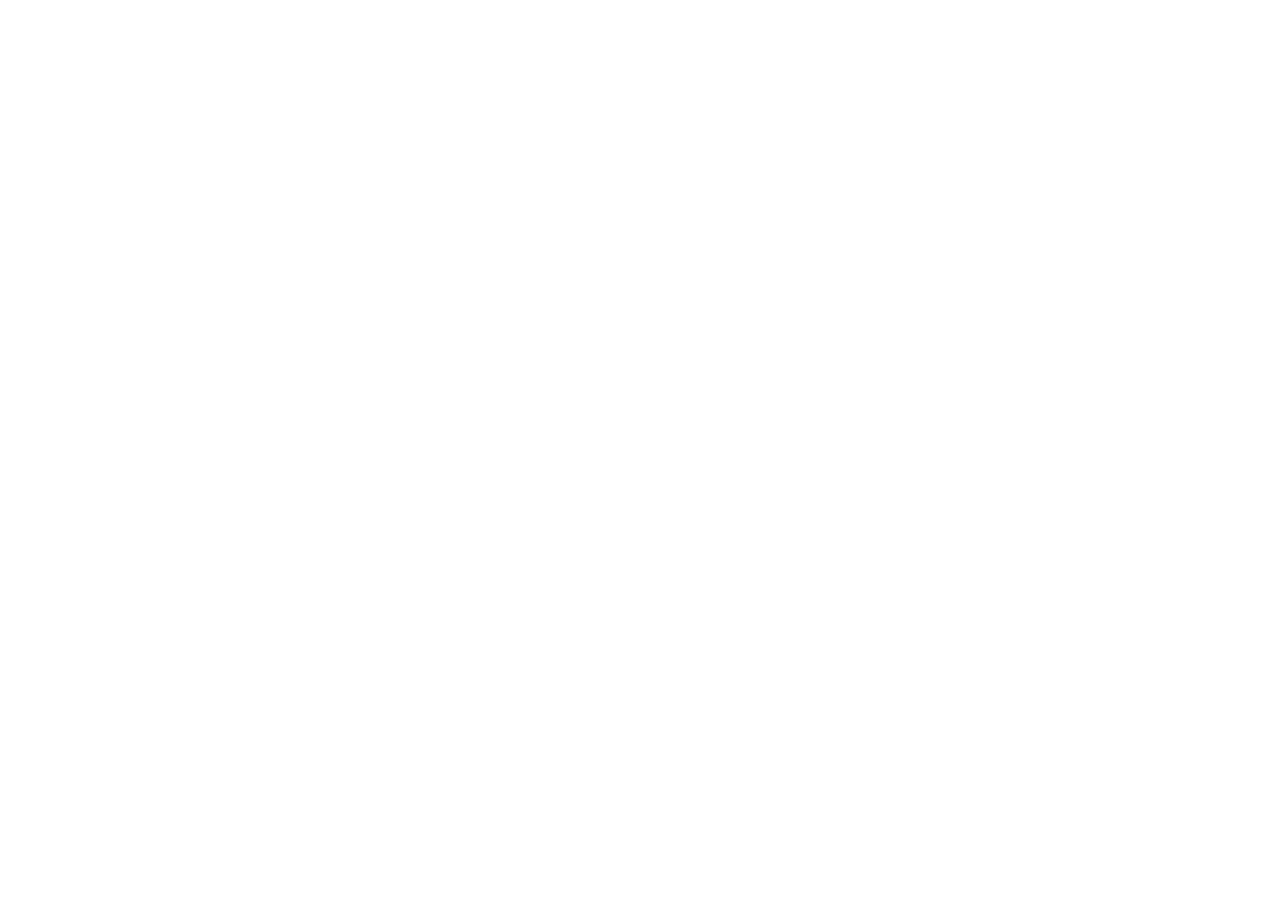
==== index.html @ acb9e7f9 "first prototype" ====
<!DOCTYPE html>
<html lang="en">
<head>
  <meta charset="UTF-8">
  <meta name="viewport" content="width=device-width, initial-scale=1.0">
  <title>Magsman-Official Website</title>
</head>
<body>
  
</body>
</html>
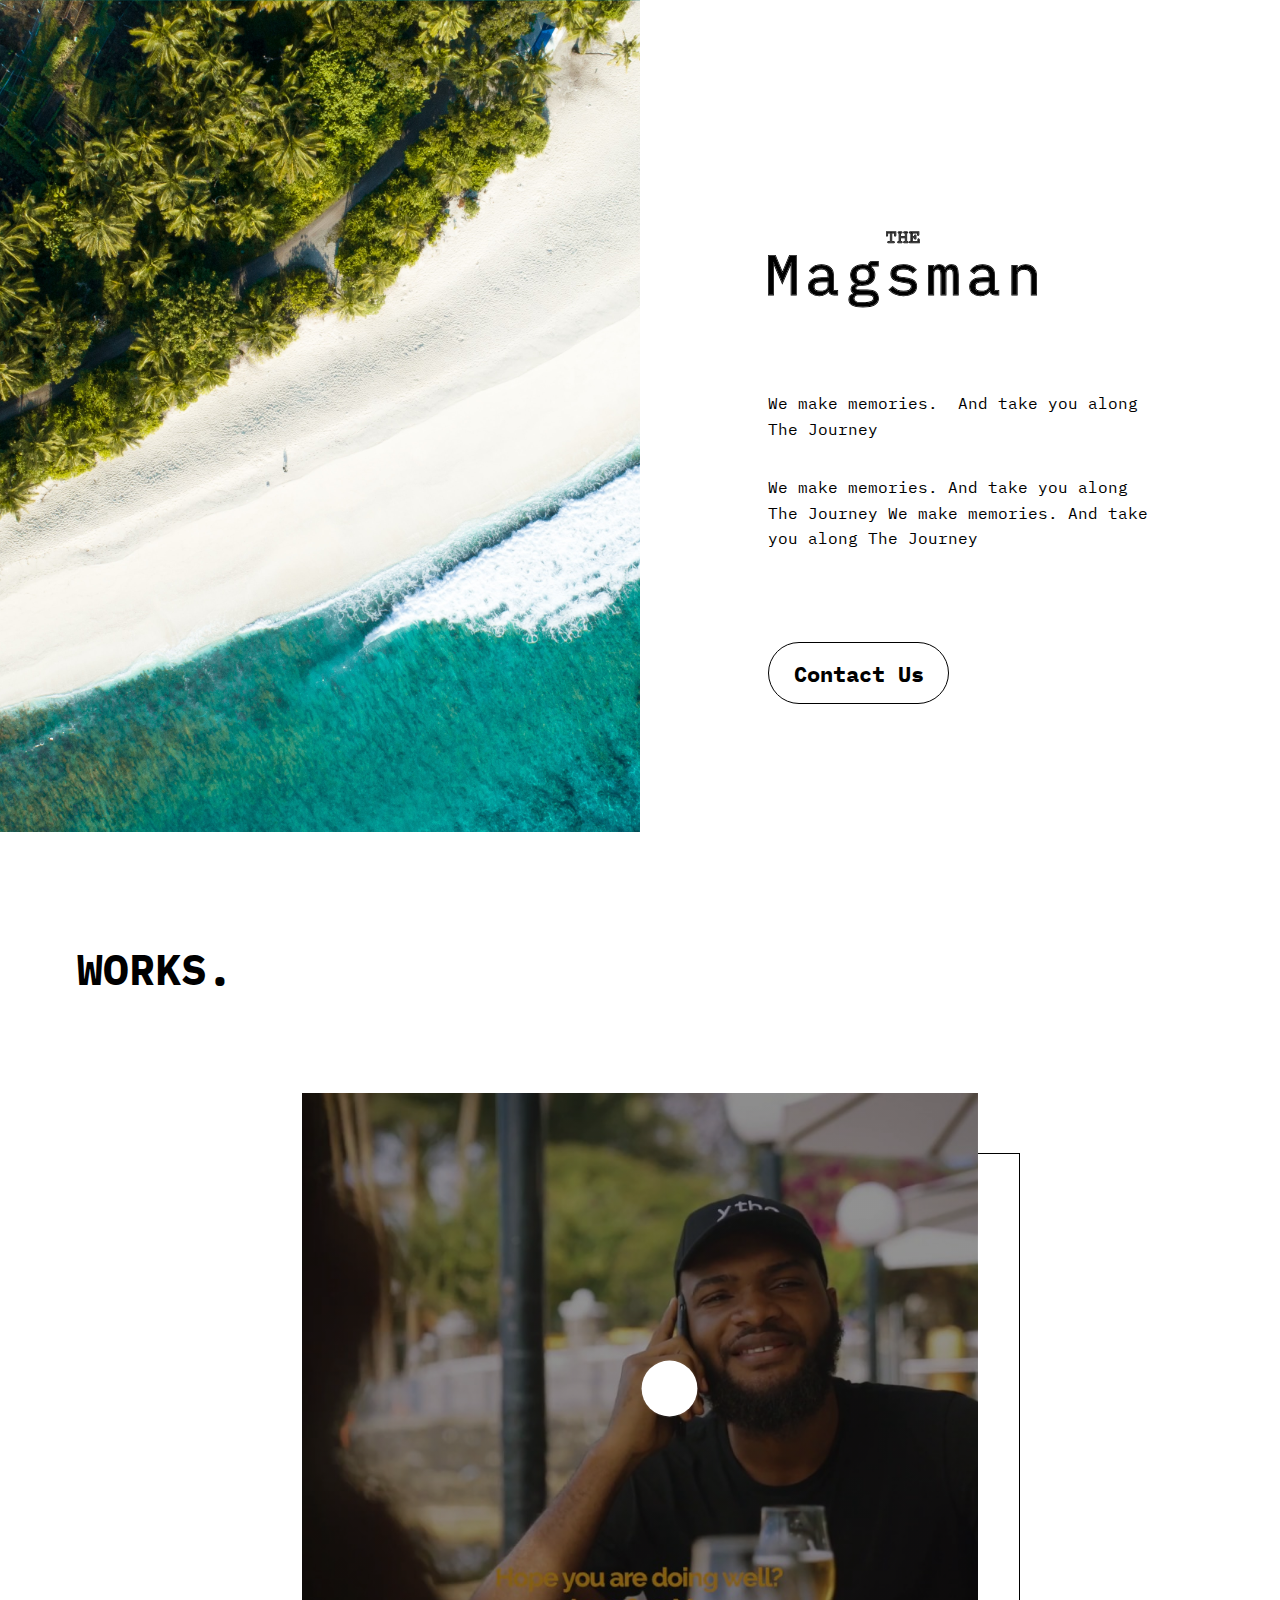
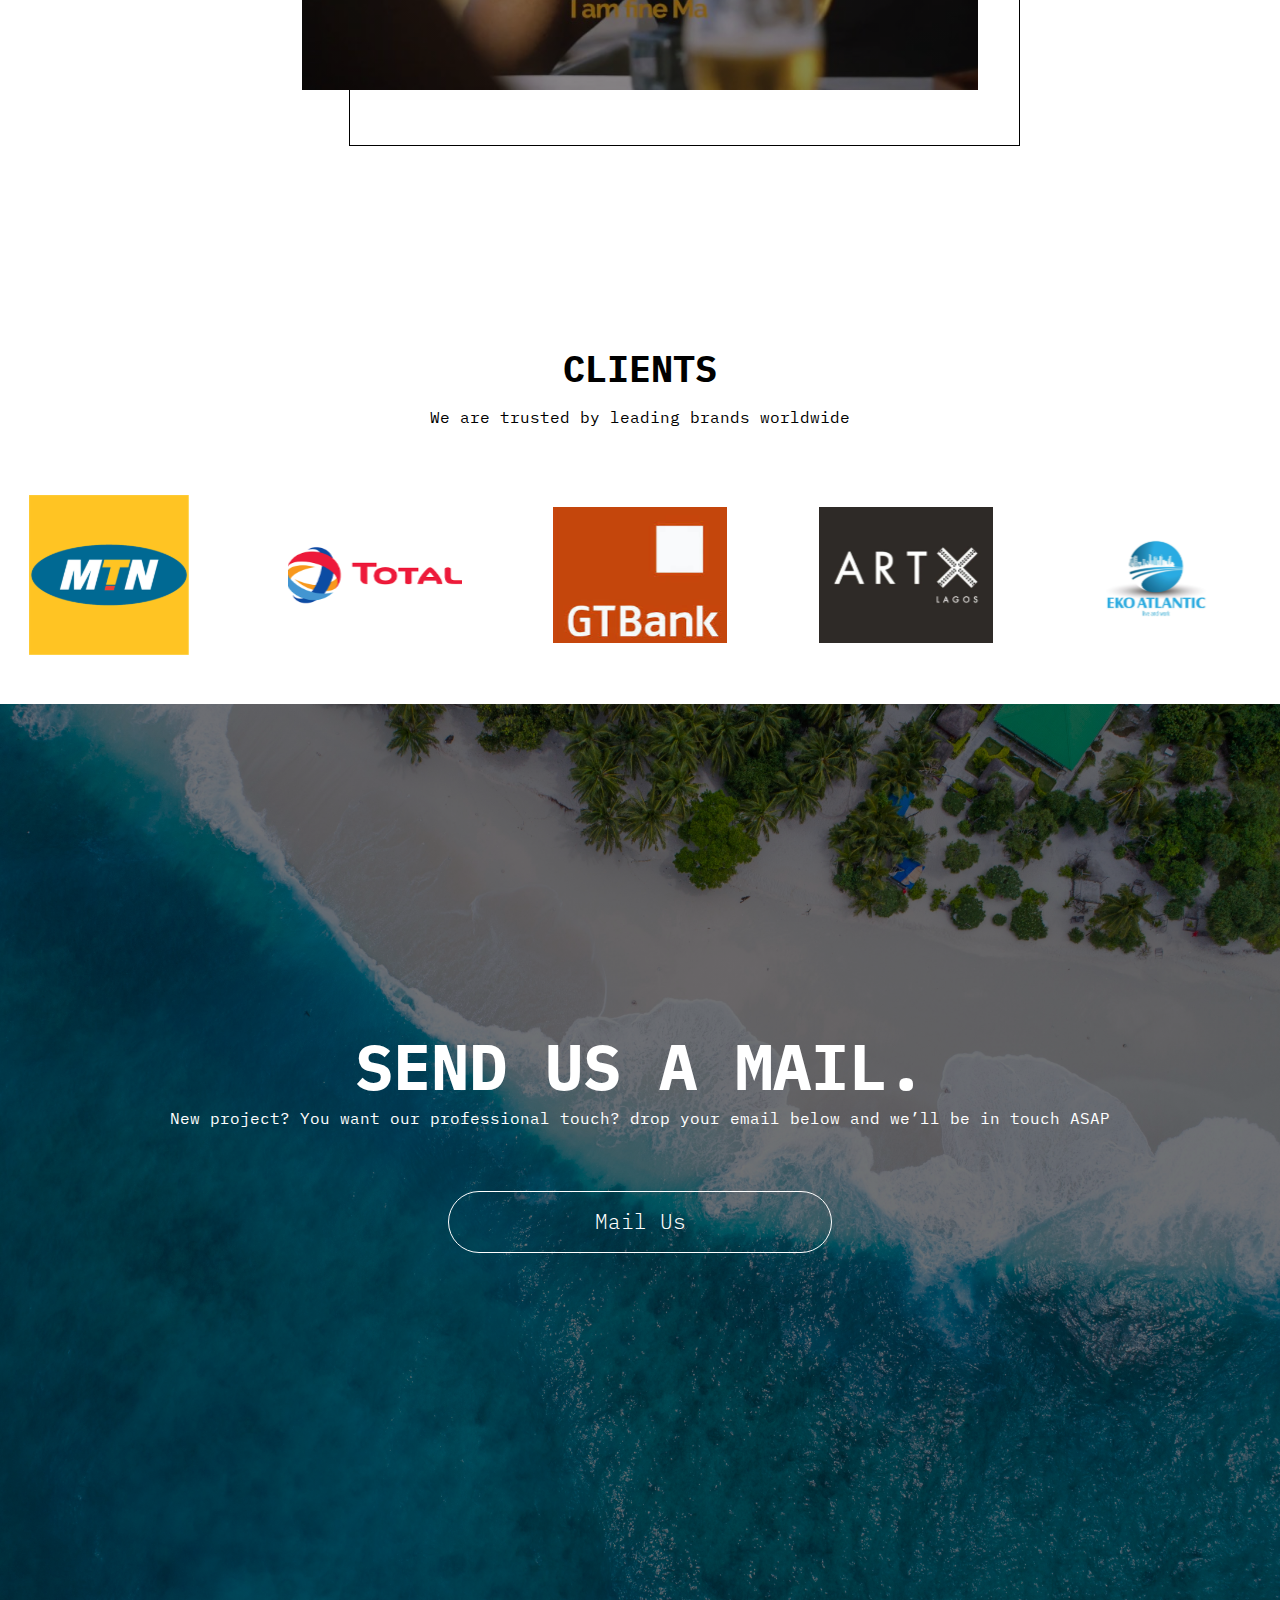
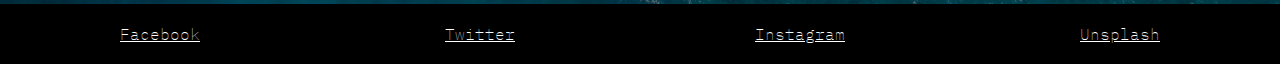
==== commit b7cb941e: "fixed file error" ====
--- a/index.html
+++ b/index.html
@@ -4,8 +4,65 @@
   <meta charset="UTF-8">
   <meta name="viewport" content="width=device-width, initial-scale=1.0">
   <title>Magsman-Official Website</title>
+  <link rel="stylesheet" href="../index.css">
+  <link href="https://fonts.googleapis.com/css2?family=IBM+Plex+Mono:wght@100;300;700&display=swap" rel="stylesheet"> 
 </head>
 <body>
-  
+  <main>
+    <section id="banner">
+      <div id='bannerImg'></div>
+      <div id='bannerDetails'>
+        <div id='bannerLogo'></div>
+        <div id="bannerText">
+          <p>
+            We make memories.  +And take you along The Journey
+          </p>
+          <p>
+            We make memories. And take you along The Journey
+            We make memories. And take you along The Journey
+          </p>
+        </div>
+        <a 
+          id='bannerBttn' href="mailto:jamesakapan016@gmail.com"
+        >
+          Contact Us
+        </a>
+      </div>
+    </section>
+    
+    <section id='works'>
+      <h1>WORKS.</h1>
+      <div class="ytVideo"></div>
+      <a class="playBttn" href='#'>
+        <div class="plyBttnImg"></div>
+      </a>
+    </section>
+
+    <section id='clients'>
+      <h1>CLIENTS</h1>
+      <p>We are trusted by leading brands worldwide</p>
+      <div class="clientList">
+        <div></div>
+        <div></div>
+        <div></div>
+        <div></div>
+        <div></div>
+      </div>
+    </section>
+
+    <section id='sendMail'>
+      <h1>SEND US A MAIL.</h1>
+      <p>New project? You want our professional touch? drop your email below and we’ll be in touch ASAP</p>
+      <a href='#'>Mail Us</a>
+    </section>
+
+    <footer>
+      <a href='#' id="social">Facebook</a>
+      <a href='#' id="social">Twitter</a>
+      <a href='#' id="social">Instagram</a>
+      <a href='#' id="social">Unsplash</a>
+    </footer>
+  </main>
 </body>
 </html>--- a/index.css
+++ b/index.css
@@ -0,0 +1,292 @@
+* {
+  padding: 0;
+  margin: 0;
+  -webkit-box-sizing: border-box;
+          box-sizing: border-box;
+}
+
+body main {
+  position: relative;
+}
+
+body main #banner {
+  display: -ms-grid;
+  display: grid;
+  -ms-grid-columns: 1fr 1fr;
+      grid-template-columns: 1fr 1fr;
+  height: auto;
+  margin-bottom: 2em;
+}
+
+body main #banner #bannerImg {
+  background: url("./assets/bannerImg.jpg");
+  background-size: cover;
+  background-position: bottom;
+}
+
+body main #banner #bannerDetails {
+  padding: 35% 20% 20% 20%;
+}
+
+body main #banner #bannerDetails #bannerLogo {
+  width: 70%;
+  height: 90px;
+  background: url("./assets/logo.svg");
+  background-size: contain;
+  background-position: center;
+  background-repeat: no-repeat;
+  margin-bottom: 20%;
+}
+
+body main #banner #bannerDetails #bannerText p {
+  margin-bottom: 2em;
+  font-family: 'IBM Plex Mono', monospace;
+  line-height: 1.62em;
+}
+
+body main #banner #bannerDetails #bannerBttn {
+  display: block;
+  text-decoration: none;
+  font-family: 'IBM Plex Mono', monospace;
+  font-weight: bolder;
+  color: black;
+  font-size: 1.4em;
+  margin-top: 4em;
+  border-radius: 200px;
+  border: 1px solid black;
+  width: -webkit-fit-content;
+  width: -moz-fit-content;
+  width: fit-content;
+  padding: 0.7em 1.1em;
+}
+
+body main #works {
+  height: 100vh;
+  padding: 6%;
+  position: relative;
+  z-index: 20;
+  margin-bottom: 10vh;
+}
+
+body main #works h1 {
+  font-size: 2.7em;
+  font-family: 'IBM Plex Mono', monospace;
+  font-weight: bold;
+}
+
+body main #works .ytVideo {
+  width: 60%;
+  height: 80%;
+  background: -webkit-gradient(linear, left top, left bottom, from(#00000067), to(#00000067)), url("./assets/YTthubnail.jpg");
+  background: linear-gradient(#00000067, #00000067), url("./assets/YTthubnail.jpg");
+  background-position: center;
+  background-size: cover;
+  background-repeat: no-repeat;
+  margin: 6em auto 0 auto;
+  position: relative;
+}
+
+body main #works .ytVideo::after {
+  width: 99%;
+  height: 99%;
+  background-color: rgba(255, 0, 0, 0);
+  content: ' ';
+  display: inline-block;
+  z-index: -2;
+  position: absolute;
+  border: 1px solid black;
+  top: 10%;
+  left: 7%;
+}
+
+body main #works .playBttn {
+  width: 90px;
+  height: 90px;
+  display: block;
+  position: absolute;
+  top: 55vh;
+  left: 50%;
+}
+
+body main #works .playBttn div {
+  width: 65%;
+  height: 65%;
+  background: url("./assets/playIc.svg");
+  background-position: center;
+  background-repeat: no-repeat;
+  background-size: contain;
+  position: relative;
+}
+
+body main #works .playBttn div::after {
+  width: 120%;
+  height: 120%;
+  background-color: white;
+  -webkit-transform: scale(0.6);
+          transform: scale(0.6);
+  border-radius: 2000px;
+  display: inline-block;
+  position: absolute;
+  content: '';
+  z-index: 0;
+  top: -10%;
+  left: -10%;
+  -webkit-animation: scale 1.7s infinite;
+          animation: scale 1.7s infinite;
+}
+
+body main #clients {
+  height: 50vh;
+  text-align: center;
+  padding-top: 10vh;
+}
+
+body main #clients h1 {
+  font-family: 'IBM PLEX MONO';
+  font-weight: 900;
+  font-size: 2.3em;
+  margin-bottom: 0.4em;
+}
+
+body main #clients p {
+  font-family: 'IBM PLEX MONO';
+}
+
+body main #clients .clientList {
+  display: -ms-grid;
+  display: grid;
+  width: 100%;
+  margin: 3em 0;
+  -ms-grid-columns: (17%)[5];
+      grid-template-columns: repeat(5, 17%);
+  gap: 3em;
+  -webkit-box-pack: center;
+      -ms-flex-pack: center;
+          justify-content: center;
+}
+
+body main #clients .clientList div {
+  width: 100%;
+  height: 200px;
+  background-color: red;
+  margin: 0 auto;
+  -webkit-transform: scale(0.8);
+          transform: scale(0.8);
+}
+
+body main #clients .clientList div:nth-child(1) {
+  background: url("./assets/mtn.svg");
+  background-position: center;
+  background-repeat: no-repeat;
+  background-size: contain;
+}
+
+body main #clients .clientList div:nth-child(2) {
+  background: url("./assets/total.svg");
+  background-position: center;
+  background-repeat: no-repeat;
+  background-size: contain;
+}
+
+body main #clients .clientList div:nth-child(3) {
+  background: url("./assets/gtb.svg");
+  background-position: center;
+  background-repeat: no-repeat;
+  background-size: contain;
+}
+
+body main #clients .clientList div:nth-child(4) {
+  background: url("./assets/artX.svg");
+  background-position: center;
+  background-repeat: no-repeat;
+  background-size: contain;
+}
+
+body main #clients .clientList div:nth-child(5) {
+  background: url("./assets/ekoAtlantic.svg");
+  background-position: center;
+  background-repeat: no-repeat;
+  background-size: contain;
+}
+
+body main #sendMail {
+  height: 100vh;
+  background: -webkit-gradient(linear, left bottom, left top, from(#0000008c), to(#0000008c)), url("./assets/contactImg.jpg");
+  background: linear-gradient(to top, #0000008c, #0000008c), url("./assets/contactImg.jpg");
+  background-position: center;
+  background-size: cover;
+  background-repeat: no-repeat;
+  text-align: center;
+  padding-top: 25%;
+}
+
+body main #sendMail h1 {
+  font-size: 4em;
+  font-family: 'IBM PLEX MONO';
+  font-weight: 900;
+  color: white;
+}
+
+body main #sendMail p {
+  font-family: 'IBM PLEX MONO';
+  color: white;
+}
+
+body main #sendMail a {
+  text-decoration: none;
+  color: white;
+  display: block;
+  padding: 0.8em 1.6em;
+  border: 1px solid white;
+  font-size: 1.3em;
+  font-family: 'IBM PLEX MONO';
+  font-weight: 300;
+  width: 30%;
+  margin: 3em auto 0 auto;
+  border-radius: 200px;
+}
+
+body main footer {
+  background-color: black;
+  display: -ms-grid;
+  display: grid;
+  -ms-grid-columns: (1fr)[4];
+      grid-template-columns: repeat(4, 1fr);
+  color: white;
+  font-family: 'IBM PLEX MONO';
+  font-weight: 100;
+  padding: 20px 0;
+  text-align: center;
+}
+
+body main footer a {
+  color: white;
+  text-decoration: underline;
+}
+
+@-webkit-keyframes scale {
+  from {
+    -webkit-transform: scale(0);
+            transform: scale(0);
+    opacity: 1;
+  }
+  to {
+    -webkit-transform: scale(2.4);
+            transform: scale(2.4);
+    opacity: 0;
+  }
+}
+
+@keyframes scale {
+  from {
+    -webkit-transform: scale(0);
+            transform: scale(0);
+    opacity: 1;
+  }
+  to {
+    -webkit-transform: scale(2.4);
+            transform: scale(2.4);
+    opacity: 0;
+  }
+}
+/*# sourceMappingURL=index.css.map */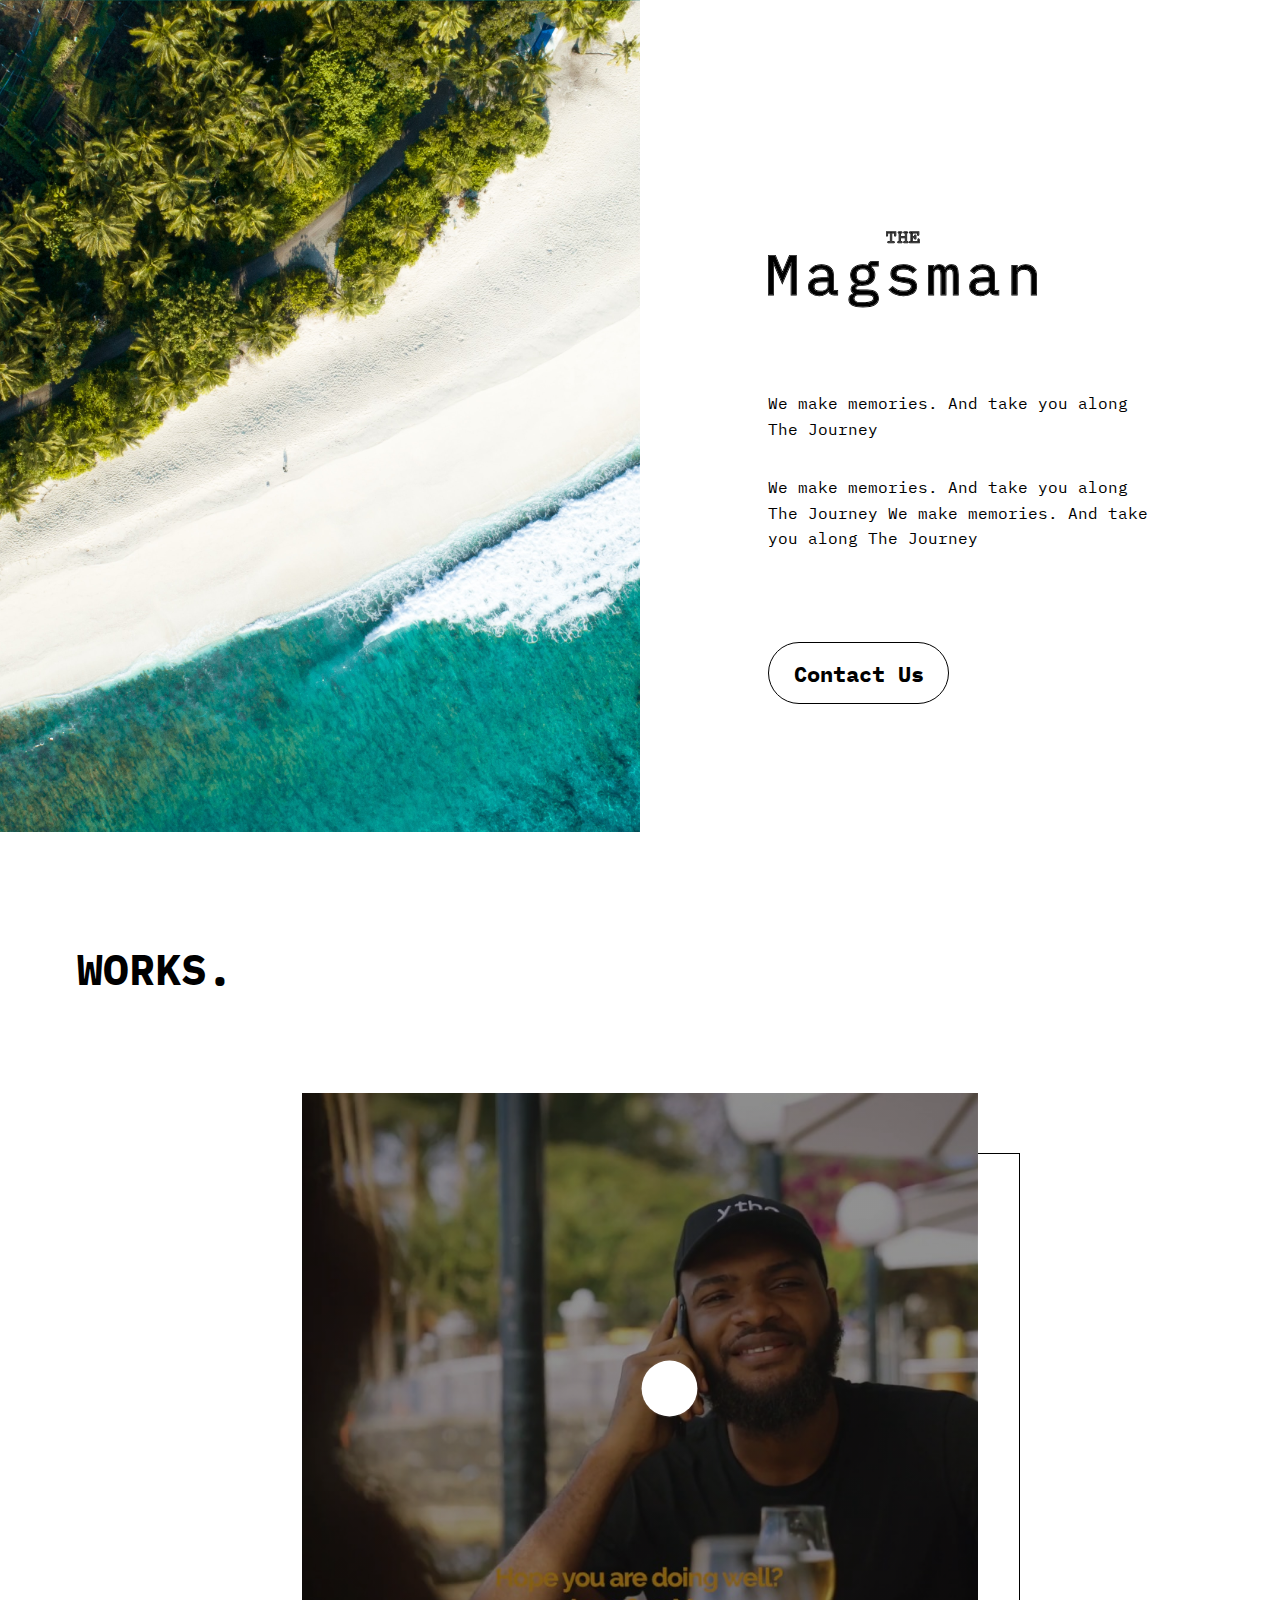
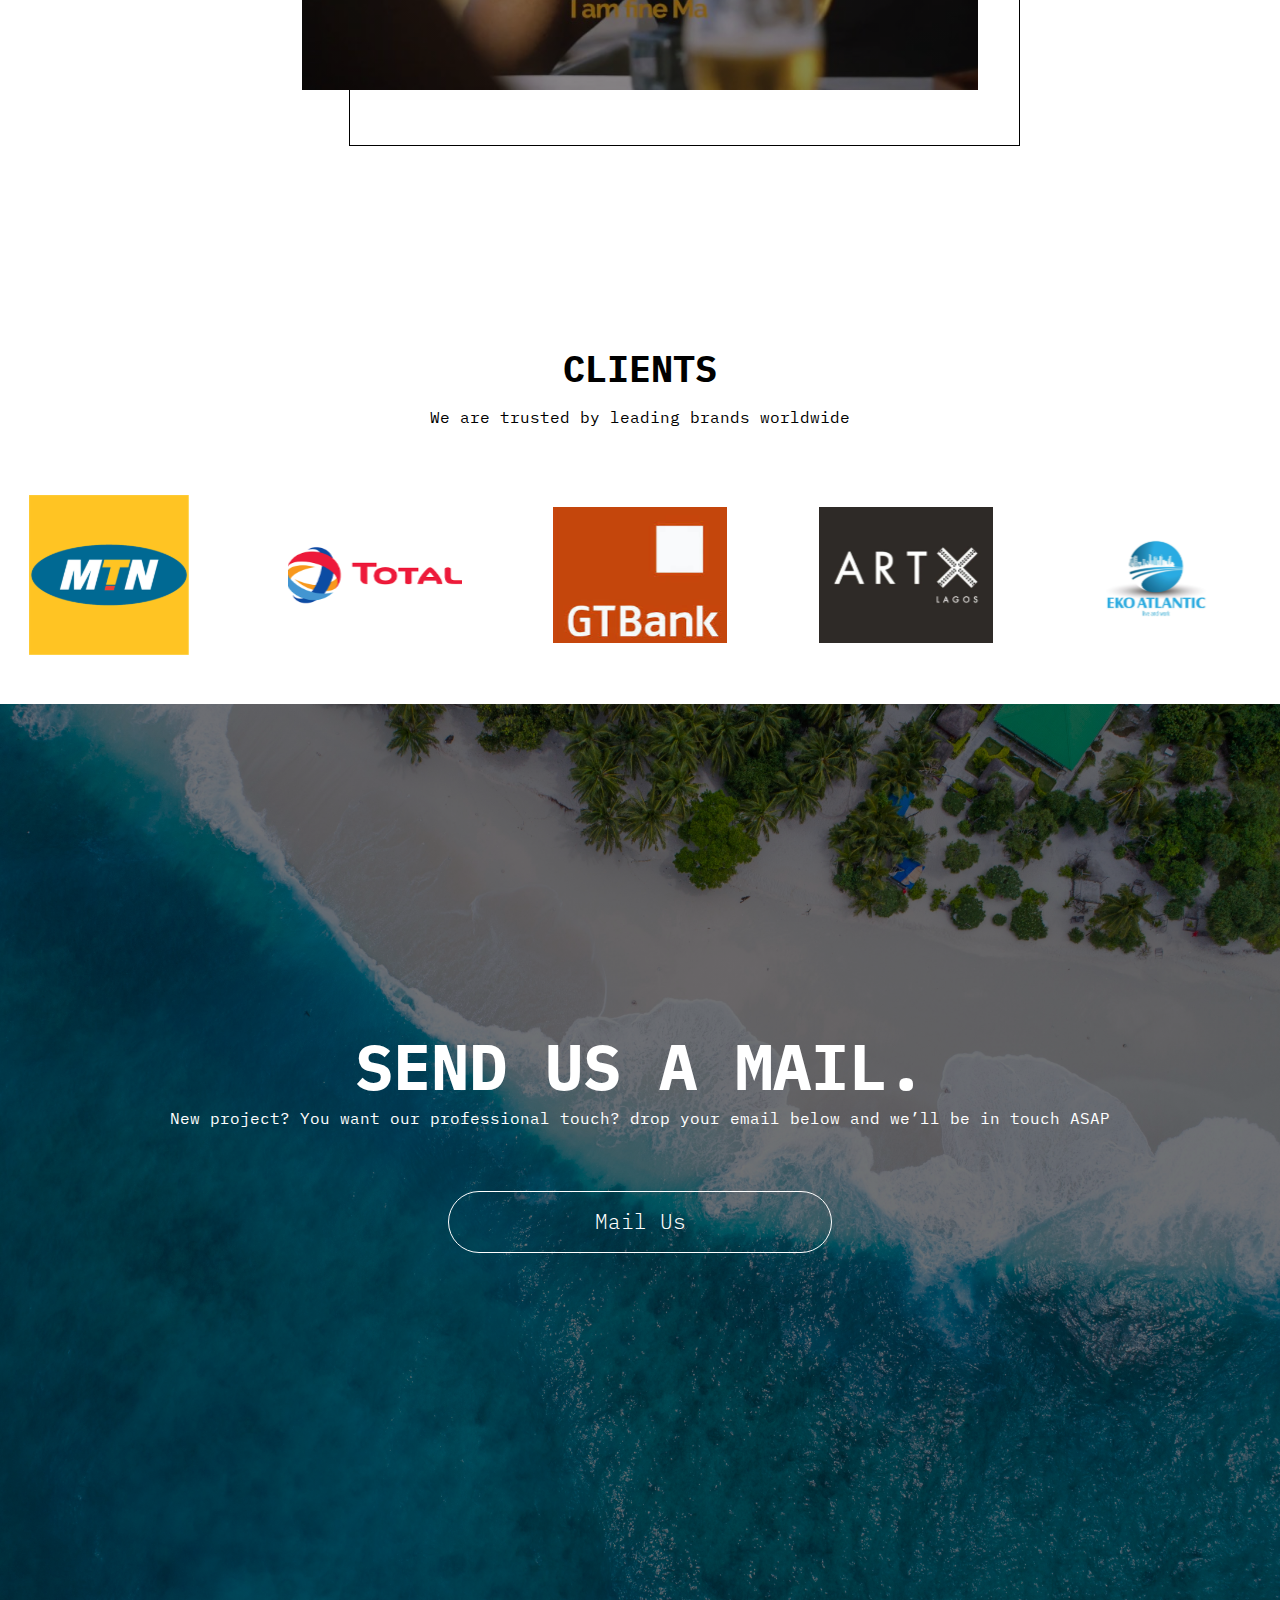
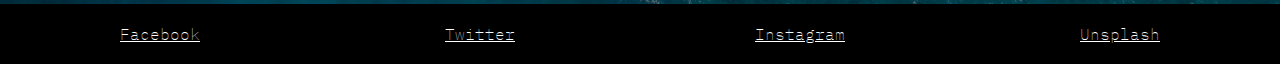
==== commit 5b2ab897: "mobile and tab with video" ====
--- a/index.html
+++ b/index.html
@@ -4,8 +4,11 @@
   <meta charset="UTF-8">
   <meta name="viewport" content="width=device-width, initial-scale=1.0">
   <title>Magsman-Official Website</title>
-  <link rel="stylesheet" href="../index.css">
+  <link rel="stylesheet" href="./index.css">
   <link href="https://fonts.googleapis.com/css2?family=IBM+Plex+Mono:wght@100;300;700&display=swap" rel="stylesheet"> 
+  <script src='./index.js'></script>
+  <script src="https://ajax.googleapis.com/ajax/libs/jquery/3.5.1/jquery.min.js"></script> 
+  <meta name="theme-color" content="#000">
 </head>
 <body>
   <main>
@@ -15,8 +18,7 @@
         <div id='bannerLogo'></div>
         <div id="bannerText">
           <p>
-            We make memories.  -And take you along The Journey
+            We make memories. And take you along The Journey
           </p>
           <p>
             We make memories. And take you along The Journey
@@ -34,7 +36,7 @@
     <section id='works'>
       <h1>WORKS.</h1>
       <div class="ytVideo"></div>
-      <a class="playBttn" href='#'>
+      <a class="playBttn" >
         <div class="plyBttnImg"></div>
       </a>
     </section>
@@ -64,5 +66,10 @@
       <a href='#' id="social">Unsplash</a>
     </footer>
   </main>
+
+  <div class="iframe">
+    <div class="closeIcon"></div>
+  </div>
+
 </body>
 </html>